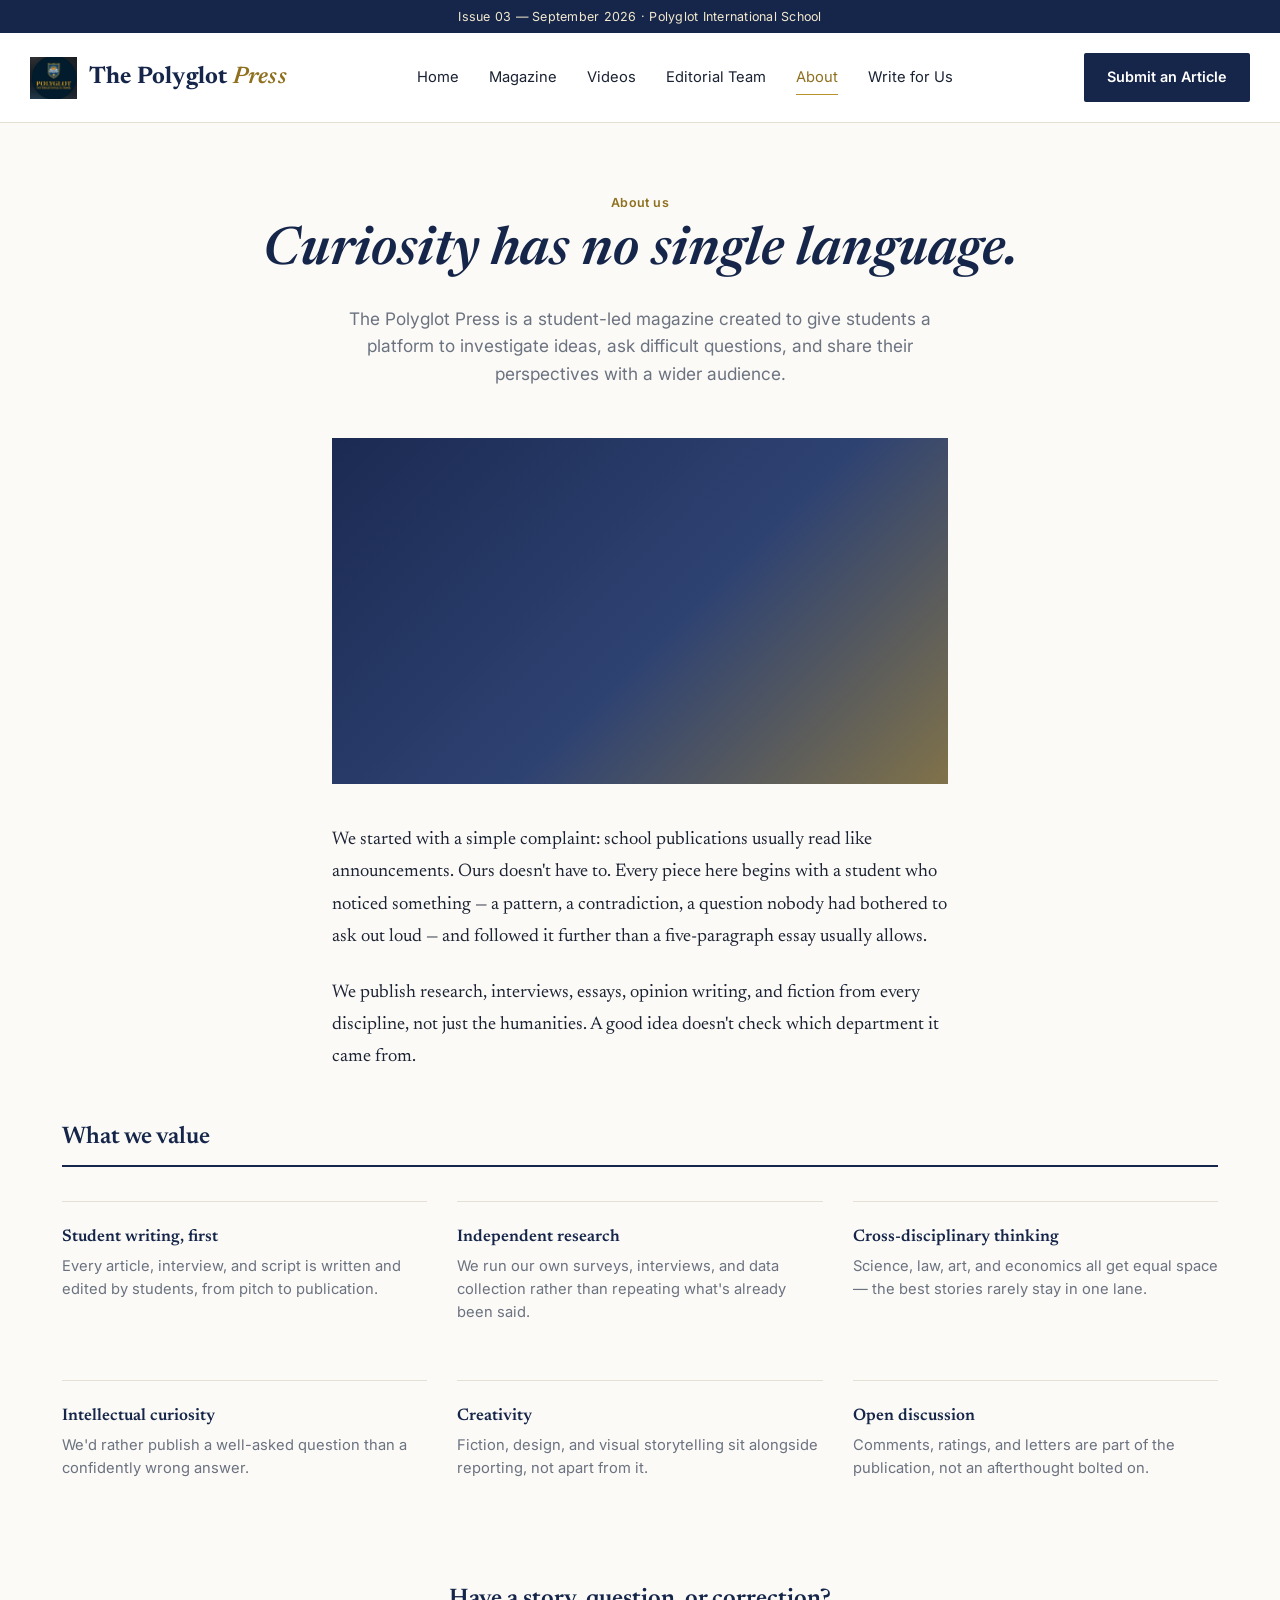
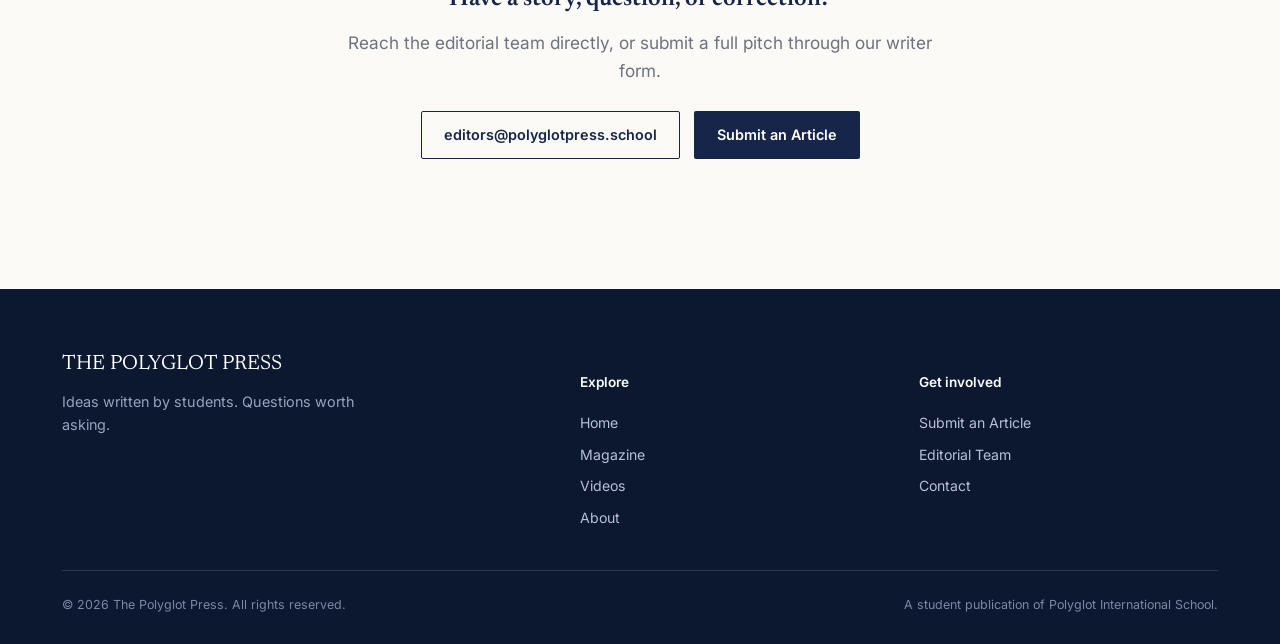
==== about.html @ c695874f "add site files" ====
<!DOCTYPE html>
<html lang="en">
<head>
<meta charset="UTF-8">
<meta name="viewport" content="width=device-width, initial-scale=1.0">
<title>About — The Polyglot Press</title>
<link rel="preconnect" href="https://fonts.googleapis.com">
<link rel="preconnect" href="https://fonts.gstatic.com" crossorigin>
<link href="https://fonts.googleapis.com/css2?family=Newsreader:ital,wght@0,400;0,500;0,600;0,700;1,500;1,600&family=Inter:wght@400;500;600;700&display=swap" rel="stylesheet">
<link rel="stylesheet" href="assets/style.css">
</head>
<body>

<div class="dateline">Issue 03 — September 2026 · Polyglot International School</div>
<header class="masthead">
  <div class="wrap masthead-top">
    <a href="index.html" class="brand">
      <img src="assets/img/logo-badge.png" alt="The Polyglot Press">
      <span class="brand-name">The Polyglot <em>Press</em></span>
    </a>
    <nav class="masthead-nav" id="mainNav">
      <a href="index.html">Home</a>
      <a href="archive.html">Magazine</a>
      <a href="videos.html">Videos</a>
      <a href="team.html">Editorial Team</a>
      <a href="about.html" class="active">About</a>
      <a href="submit.html">Write for Us</a>
    </nav>
    <div class="masthead-cta">
      <a href="submit.html" class="btn btn-navy">Submit an Article</a>
      <button class="nav-toggle" id="navToggle" aria-label="Open menu"><span></span></button>
    </div>
  </div>
</header>

<section class="wrap about-hero">
  <div class="kicker">About us</div>
  <h1>Curiosity has no single language.</h1>
  <p class="dek" style="margin:22px auto 0;">The Polyglot Press is a student-led magazine created to give students a platform to investigate ideas, ask difficult questions, and share their perspectives with a wider audience.</p>
</section>

<section class="wrap" style="max-width:680px; margin:0 auto; padding-bottom:50px;">
  <div class="media" style="aspect-ratio:16/9; margin-bottom:40px;"></div>
  <p style="font-family:var(--serif); font-size:1.15rem; line-height:1.75; color:var(--ink); margin-bottom:24px;">We started with a simple complaint: school publications usually read like announcements. Ours doesn't have to. Every piece here begins with a student who noticed something — a pattern, a contradiction, a question nobody had bothered to ask out loud — and followed it further than a five-paragraph essay usually allows.</p>
  <p style="font-family:var(--serif); font-size:1.15rem; line-height:1.75; color:var(--ink);">We publish research, interviews, essays, opinion writing, and fiction from every discipline, not just the humanities. A good idea doesn't check which department it came from.</p>
</section>

<section class="wrap" style="padding-bottom:80px;">
  <div class="section-head"><h2>What we value</h2></div>
  <div class="about-values">
    <div class="value-item">
      <h4>Student writing, first</h4>
      <p>Every article, interview, and script is written and edited by students, from pitch to publication.</p>
    </div>
    <div class="value-item">
      <h4>Independent research</h4>
      <p>We run our own surveys, interviews, and data collection rather than repeating what's already been said.</p>
    </div>
    <div class="value-item">
      <h4>Cross-disciplinary thinking</h4>
      <p>Science, law, art, and economics all get equal space — the best stories rarely stay in one lane.</p>
    </div>
    <div class="value-item">
      <h4>Intellectual curiosity</h4>
      <p>We'd rather publish a well-asked question than a confidently wrong answer.</p>
    </div>
    <div class="value-item">
      <h4>Creativity</h4>
      <p>Fiction, design, and visual storytelling sit alongside reporting, not apart from it.</p>
    </div>
    <div class="value-item">
      <h4>Open discussion</h4>
      <p>Comments, ratings, and letters are part of the publication, not an afterthought bolted on.</p>
    </div>
  </div>
</section>

<section id="contact" class="wrap" style="padding-bottom:90px; text-align:center;">
  <h2 class="h-lg">Have a story, question, or correction?</h2>
  <p class="dek" style="margin:16px auto 26px;">Reach the editorial team directly, or submit a full pitch through our writer form.</p>
  <div style="display:flex; gap:14px; justify-content:center; flex-wrap:wrap;">
    <a href="mailto:editors@polyglotpress.school" class="btn btn-outline">editors@polyglotpress.school</a>
    <a href="submit.html" class="btn btn-navy">Submit an Article</a>
  </div>
</section>

<footer class="site-footer">
  <div class="wrap">
    <div class="footer-grid">
      <div>
        <div class="footer-brand">THE POLYGLOT PRESS</div>
        <p class="footer-tag">Ideas written by students. Questions worth asking.</p>
      </div>
      <div>
        <h5>Explore</h5>
        <a href="index.html">Home</a>
        <a href="archive.html">Magazine</a>
        <a href="videos.html">Videos</a>
        <a href="about.html">About</a>
      </div>
      <div>
        <h5>Get involved</h5>
        <a href="submit.html">Submit an Article</a>
        <a href="team.html">Editorial Team</a>
        <a href="about.html#contact">Contact</a>
      </div>
    </div>
    <div class="footer-bottom">
      <span>© 2026 The Polyglot Press. All rights reserved.</span>
      <span>A student publication of Polyglot International School.</span>
    </div>
  </div>
</footer>

<script src="assets/script.js"></script>
</body>
</html>
---- assets/style.css ----
/* ============================================================
   The Polyglot Press — editorial design system
   ============================================================ */
:root{
  --navy:       #16264A;
  --navy-deep:  #0C1730;
  --gold:       #B7922E;
  --gold-deep:  #8F701F;
  --gold-tint:  #F3E9CE;
  --paper:      #FBFAF6;
  --surface:    #FFFFFF;
  --ink:        #1B2233;
  --muted:      #6B7280;
  --rule:       #E4E0D3;
  --rule-dark:  rgba(255,255,255,0.14);
  --serif:      "Newsreader", Georgia, "Times New Roman", serif;
  --sans:       "Inter", -apple-system, BlinkMacSystemFont, "Segoe UI", sans-serif;
  --max: 1220px;
}

*, *::before, *::after{ box-sizing:border-box; }
html{ scroll-behavior:smooth; }
body{
  margin:0; background:var(--paper); color:var(--ink);
  font-family:var(--sans); font-size:16px; line-height:1.55;
  -webkit-font-smoothing:antialiased;
}
img{ max-width:100%; display:block; }
a{ color:inherit; text-decoration:none; }
ul{ margin:0; padding:0; list-style:none; }
h1,h2,h3,h4{ font-family:var(--serif); font-weight:600; line-height:1.15; margin:0; color:var(--navy); }
p{ margin:0; }
button{ font-family:inherit; cursor:pointer; background:none; border:none; }
@media (prefers-reduced-motion: reduce){ *{ animation-duration:.01ms !important; transition-duration:.01ms !important; } }
:focus-visible{ outline:2px solid var(--gold); outline-offset:2px; }

.wrap{ max-width:var(--max); margin:0 auto; padding:0 32px; }
@media (max-width:640px){ .wrap{ padding:0 20px; } }

/* ---------- Masthead ---------- */
.masthead{ border-bottom:1px solid var(--rule); background:var(--surface); position:sticky; top:0; z-index:50; }
.masthead-top{ display:flex; align-items:center; justify-content:space-between; padding:20px 0; gap:20px; }
.brand{ display:flex; align-items:center; gap:12px; }
.brand img{ height:42px; width:auto; }
.brand-name{ font-family:var(--serif); font-size:1.5rem; font-weight:700; color:var(--navy); letter-spacing:0.01em; }
.brand-name em{ font-style:italic; color:var(--gold-deep); font-weight:600; }
.masthead-nav{ display:flex; gap:30px; }
.masthead-nav a{ font-size:0.92rem; color:var(--ink); padding:6px 0; border-bottom:1px solid transparent; }
.masthead-nav a:hover, .masthead-nav a.active{ border-color:var(--gold); color:var(--gold-deep); }
.masthead-cta{ display:flex; align-items:center; gap:16px; }
.nav-toggle{ display:none; width:38px; height:38px; border:1px solid var(--rule); background:var(--surface); border-radius:3px; position:relative; }
.nav-toggle span, .nav-toggle::before, .nav-toggle::after{ content:""; position:absolute; left:9px; right:9px; height:1.5px; background:var(--navy); }
.nav-toggle::before{ top:13px; } .nav-toggle span{ top:18px; } .nav-toggle::after{ top:23px; }
@media (max-width:900px){
  .masthead-nav{ position:absolute; top:100%; left:0; right:0; background:var(--surface); border-bottom:1px solid var(--rule); flex-direction:column; gap:0; padding:6px 32px 18px; display:none; }
  .masthead-nav.open{ display:flex; }
  .masthead-nav a{ padding:12px 0; border-bottom:1px solid var(--rule); width:100%; }
  .nav-toggle{ display:block; }
  .masthead-cta .btn{ display:none; }
}
.dateline{ background:var(--navy); color:var(--gold-tint); font-family:var(--sans); font-size:0.78rem; padding:7px 0; text-align:center; letter-spacing:0.02em; }

/* ---------- Buttons ---------- */
.btn{ display:inline-flex; align-items:center; gap:8px; padding:12px 22px; border-radius:2px; font-weight:600; font-size:0.9rem; border:1px solid transparent; transition:background .15s ease, color .15s ease, border-color .15s ease; }
.btn-navy{ background:var(--navy); color:#fff; }
.btn-navy:hover{ background:var(--gold-deep); }
.btn-outline{ border-color:var(--navy); color:var(--navy); }
.btn-outline:hover{ background:var(--navy); color:#fff; }
.btn-gold{ background:var(--gold); color:#fff; }
.btn-gold:hover{ background:var(--gold-deep); }

/* ---------- Hero (homepage) ---------- */
.hero-grid{ display:grid; grid-template-columns:1.6fr 1fr; gap:56px; padding:52px 0 60px; }
@media (max-width:900px){ .hero-grid{ grid-template-columns:1fr; gap:36px; } }
.hero-feature img, .hero-feature .media{ width:100%; aspect-ratio:16/10; object-fit:cover; margin-bottom:22px; }
.kicker{ font-family:var(--sans); font-size:0.78rem; color:var(--gold-deep); font-weight:600; letter-spacing:0.03em; margin-bottom:10px; }
.hero-feature h1{ font-size:clamp(1.9rem, 3.4vw, 2.7rem); margin-bottom:14px; }
.dek{ font-size:1.08rem; color:var(--muted); line-height:1.6; max-width:56ch; }
.byline{ font-size:0.85rem; color:var(--muted); margin-top:16px; font-style:italic; font-family:var(--serif); }

.hero-side{ display:flex; flex-direction:column; gap:24px; }
.side-item{ display:grid; grid-template-columns:88px 1fr; gap:16px; padding-bottom:22px; border-bottom:1px solid var(--rule); }
.side-item:last-child{ border-bottom:none; }
.side-item img, .side-item .media{ width:88px; height:88px; object-fit:cover; }
.side-item h3{ font-size:1.02rem; line-height:1.3; }
.side-item .kicker{ margin-bottom:4px; }

/* ---------- Article grid (Latest) ---------- */
.section-head{ display:flex; justify-content:space-between; align-items:baseline; margin-bottom:34px; border-bottom:2px solid var(--navy); padding-bottom:14px; }
.section-head h2{ font-size:1.5rem; }
.section-head a{ font-size:0.88rem; color:var(--gold-deep); font-weight:600; }
.article-grid{ display:grid; grid-template-columns:repeat(3, 1fr); gap:40px 34px; }
@media (max-width:900px){ .article-grid{ grid-template-columns:repeat(2,1fr); } }
@media (max-width:640px){ .article-grid{ grid-template-columns:1fr; } }
.article-card img, .article-card .media{ width:100%; aspect-ratio:4/3; object-fit:cover; margin-bottom:16px; }
.article-card h3{ font-size:1.15rem; margin-bottom:8px; line-height:1.3; }
.article-card p{ font-size:0.92rem; color:var(--muted); }
.card-meta{ display:flex; gap:10px; align-items:center; font-size:0.78rem; color:var(--muted); margin-top:10px; font-family:var(--sans); }
.card-meta .dot{ width:3px; height:3px; border-radius:50%; background:var(--muted); }

/* ---------- Video section ---------- */
.section-navy{ background:var(--navy); color:#fff; padding:60px 0; }
.section-navy .section-head{ border-color:var(--rule-dark); }
.section-navy .section-head h2{ color:#fff; }
.section-navy .section-head a{ color:var(--gold); }
.video-row{ display:grid; grid-template-columns:repeat(4,1fr); gap:24px; }
@media (max-width:960px){ .video-row{ grid-template-columns:repeat(2,1fr); } }
@media (max-width:560px){ .video-row{ grid-template-columns:1fr; } }
.video-card{ position:relative; }
.video-thumb{ position:relative; aspect-ratio:16/9; overflow:hidden; margin-bottom:12px; background:#243256; }
.video-thumb img, .video-thumb .media{ width:100%; height:100%; object-fit:cover; opacity:0.85; }
.play-btn{
  position:absolute; top:50%; left:50%; transform:translate(-50%,-50%);
  width:52px; height:52px; border-radius:50%; background:rgba(255,255,255,0.92);
  display:flex; align-items:center; justify-content:center;
}
.play-btn::after{ content:""; border-style:solid; border-width:9px 0 9px 15px; border-color:transparent transparent transparent var(--navy); margin-left:4px; }
.video-card h4{ font-size:0.98rem; color:#fff; line-height:1.35; font-family:var(--serif); font-weight:600; }
.video-card .card-meta{ color:var(--muted-on-ink, #A9B4CE); }

/* ---------- Article page ---------- */
.article-hero{ padding:44px 0 0; }
.article-hero .kicker{ text-align:center; }
.article-hero h1{ font-size:clamp(2.1rem,4.2vw,3.1rem); text-align:center; max-width:18ch; margin:0 auto 20px; }
.article-hero .dek{ text-align:center; max-width:60ch; margin:0 auto; font-size:1.15rem; }
.article-hero-meta{ display:flex; justify-content:center; gap:18px; margin:26px 0; font-size:0.88rem; color:var(--muted); align-items:center; }
.article-hero img, .article-hero .media{ width:100%; aspect-ratio:16/8; object-fit:cover; margin:30px 0; }
.article-body{ max-width:680px; margin:0 auto; padding-bottom:60px; }
.article-body p{ font-family:var(--serif); font-size:1.18rem; line-height:1.75; color:var(--ink); margin-bottom:26px; }
.article-body p:first-of-type::first-letter{
  font-family:var(--serif); font-size:3.6rem; float:left; line-height:0.85; padding:6px 10px 0 0; color:var(--navy); font-weight:700;
}
.article-body h2{ font-size:1.5rem; margin:40px 0 18px; }
.pull-quote{ font-family:var(--serif); font-style:italic; font-size:1.5rem; color:var(--navy); border-left:3px solid var(--gold); padding:4px 0 4px 26px; margin:36px 0; line-height:1.5; }

/* ---------- Rating ---------- */
.rating-box{ display:flex; align-items:center; gap:12px; }
.stars{ display:flex; gap:3px; }
.star{ font-size:1.3rem; color:var(--gold); }
.star.empty{ color:var(--rule); }
.rating-text{ font-size:0.85rem; color:var(--muted); }

/* ---------- Comments ---------- */
.comments{ max-width:680px; margin:0 auto; padding:50px 0 80px; border-top:1px solid var(--rule); }
.comments h2{ font-size:1.3rem; margin-bottom:26px; }
.comment-form{ display:grid; gap:14px; margin-bottom:44px; }
.comment-form input, .comment-form textarea{
  width:100%; padding:12px 14px; border:1px solid var(--rule); border-radius:2px;
  font-family:var(--sans); font-size:0.95rem; background:var(--surface); color:var(--ink);
}
.comment-form textarea{ min-height:100px; resize:vertical; }
.comment-item{ display:flex; gap:16px; padding:20px 0; border-bottom:1px solid var(--rule); }
.comment-avatar{ width:40px; height:40px; border-radius:50%; background:var(--gold-tint); color:var(--gold-deep); display:flex; align-items:center; justify-content:center; font-family:var(--serif); font-weight:700; flex-shrink:0; }
.comment-name{ font-weight:600; font-size:0.92rem; }
.comment-date{ font-size:0.78rem; color:var(--muted); margin-left:8px; }
.comment-text{ margin-top:6px; font-size:0.94rem; color:var(--ink); line-height:1.55; }

/* ---------- Team ---------- */
.team-grid{ display:grid; grid-template-columns:repeat(4,1fr); gap:32px; }
@media (max-width:900px){ .team-grid{ grid-template-columns:repeat(2,1fr); } }
.team-card img, .team-card .media{ width:100%; aspect-ratio:1; object-fit:cover; margin-bottom:14px; filter:grayscale(15%); }
.team-card h3{ font-size:1.05rem; }
.team-card .role{ font-size:0.85rem; color:var(--gold-deep); font-family:var(--sans); margin-top:2px; }

/* ---------- Archive ---------- */
.issue-row{ display:grid; grid-template-columns:200px 1fr auto; gap:30px; align-items:center; padding:28px 0; border-bottom:1px solid var(--rule); }
@media (max-width:700px){ .issue-row{ grid-template-columns:100px 1fr; } .issue-row .btn{ grid-column:2; justify-self:start; margin-top:10px; } }
.issue-row img, .issue-row .media{ width:200px; aspect-ratio:3/4; object-fit:cover; }
@media (max-width:700px){ .issue-row img{ width:100px; } }
.issue-row h3{ font-size:1.3rem; margin-bottom:6px; }
.issue-row .kicker{ margin-bottom:8px; }

/* ---------- About ---------- */
.about-hero{ text-align:center; padding:70px 0 50px; max-width:760px; margin:0 auto; }
.about-hero h1{ font-size:clamp(2.2rem,4.6vw,3.3rem); font-style:italic; }
.about-values{ display:grid; grid-template-columns:repeat(3,1fr); gap:30px; margin-top:20px; }
@media (max-width:760px){ .about-values{ grid-template-columns:1fr; } }
.value-item{ padding:26px 0; border-top:1px solid var(--rule); }
.value-item h4{ font-size:1.05rem; margin-bottom:8px; }
.value-item p{ font-size:0.92rem; color:var(--muted); }

/* ---------- Submit form ---------- */
.submit-form{ max-width:640px; margin:0 auto; display:grid; gap:20px; padding-bottom:70px; }
.form-row{ display:grid; gap:8px; }
.form-row label{ font-size:0.85rem; font-weight:600; color:var(--navy); }
.form-row input, .form-row select, .form-row textarea{
  padding:13px 15px; border:1px solid var(--rule); border-radius:2px; font-family:var(--sans); font-size:0.95rem; background:var(--surface);
}
.form-row textarea{ min-height:130px; resize:vertical; }
.file-drop{ border:1px dashed var(--rule); border-radius:2px; padding:26px; text-align:center; color:var(--muted); font-size:0.9rem; background:var(--surface); }
.two-col{ display:grid; grid-template-columns:1fr 1fr; gap:20px; }
@media (max-width:560px){ .two-col{ grid-template-columns:1fr; } }

/* ---------- Footer ---------- */
.site-footer{ background:var(--navy-deep); color:#C9CEDA; padding:60px 0 30px; margin-top:40px; }
.footer-grid{ display:grid; grid-template-columns:1.6fr 1fr 1fr; gap:40px; padding-bottom:36px; border-bottom:1px solid var(--rule-dark); }
@media (max-width:700px){ .footer-grid{ grid-template-columns:1fr; } }
.footer-brand{ font-family:var(--serif); font-size:1.3rem; color:#fff; margin-bottom:10px; }
.footer-tag{ font-size:0.9rem; color:#9AA3BC; max-width:34ch; }
.footer-grid h5{ color:#fff; font-size:0.85rem; margin-bottom:14px; font-weight:600; }
.footer-grid a{ display:block; padding:5px 0; font-size:0.88rem; color:#B9C0D6; }
.footer-grid a:hover{ color:var(--gold); }
.footer-bottom{ display:flex; justify-content:space-between; padding-top:24px; font-size:0.78rem; color:#7C87A6; flex-wrap:wrap; gap:10px; }

.page-hero{ padding:50px 0 10px; }
.page-hero h1{ font-size:clamp(2rem,4vw,2.8rem); }

.media{ width:100%; object-fit:cover; display:block; background:linear-gradient(135deg, #1B2A52 0%, #2E4272 55%, #B7922E 130%); }
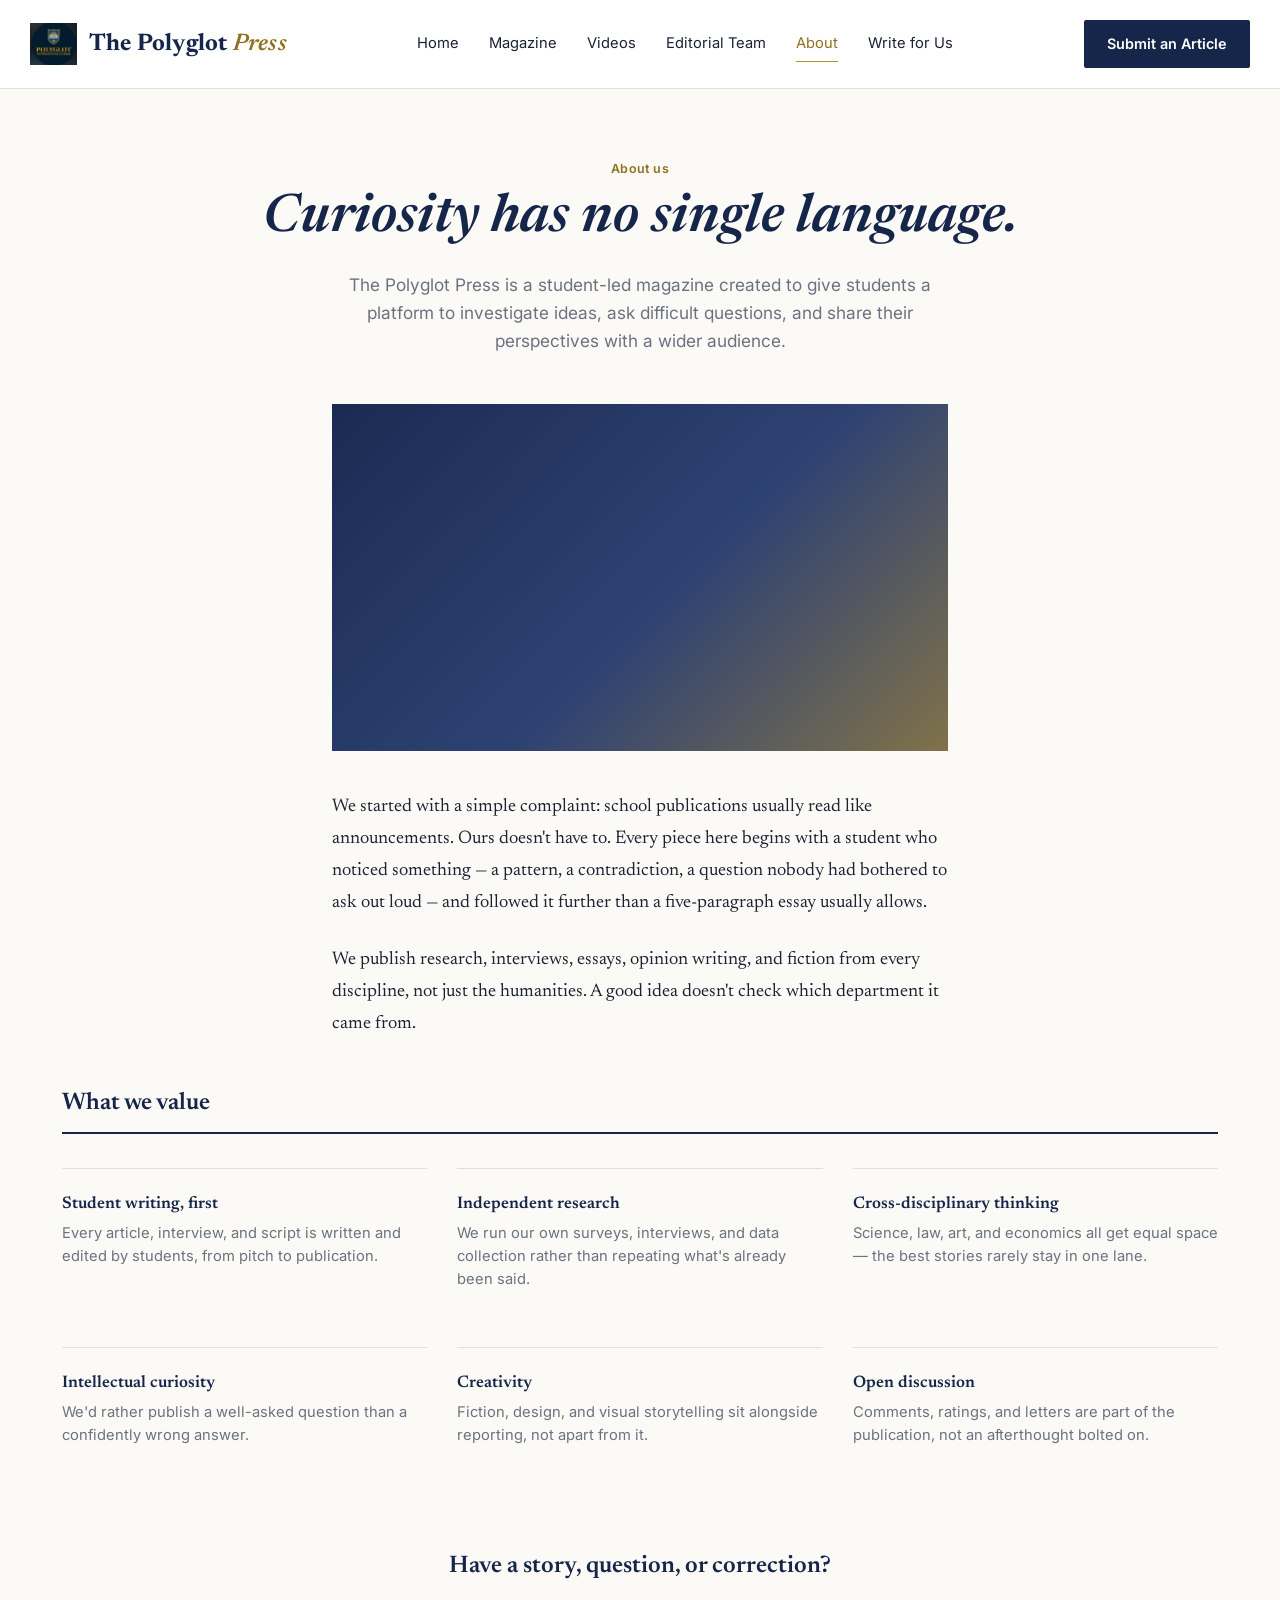
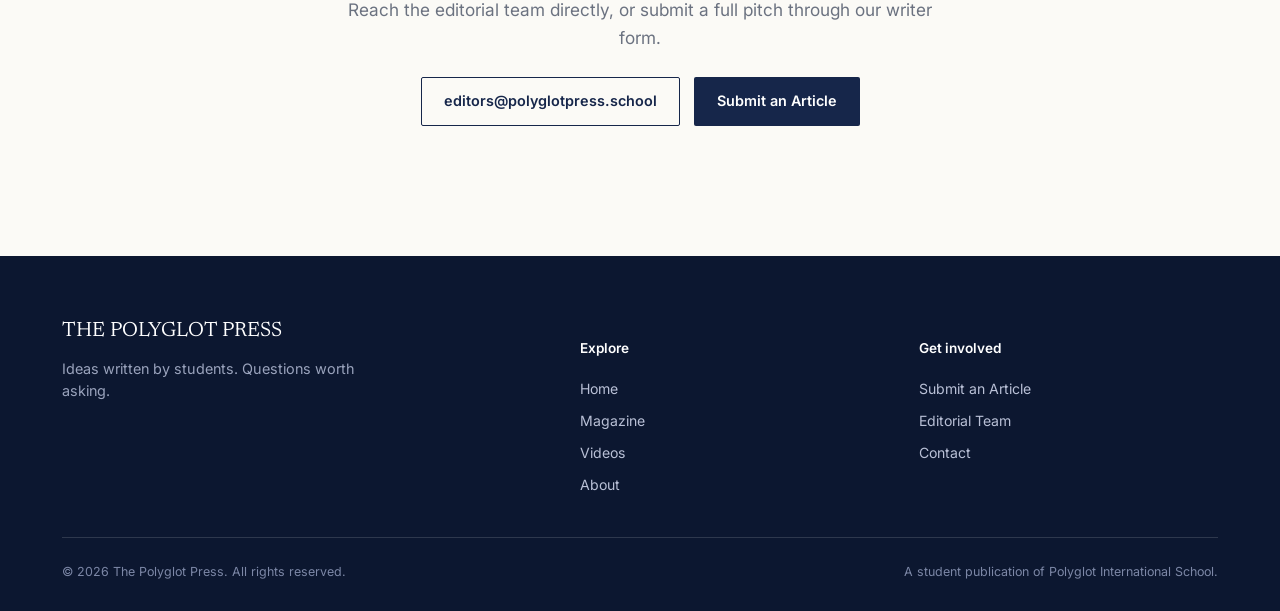
==== commit e6e84ced: "change" ====
--- a/about.html
+++ b/about.html
@@ -11,7 +11,6 @@
 </head>
 <body>
 
-<div class="dateline">Issue 03 — September 2026 · Polyglot International School</div>
 <header class="masthead">
   <div class="wrap masthead-top">
     <a href="index.html" class="brand">
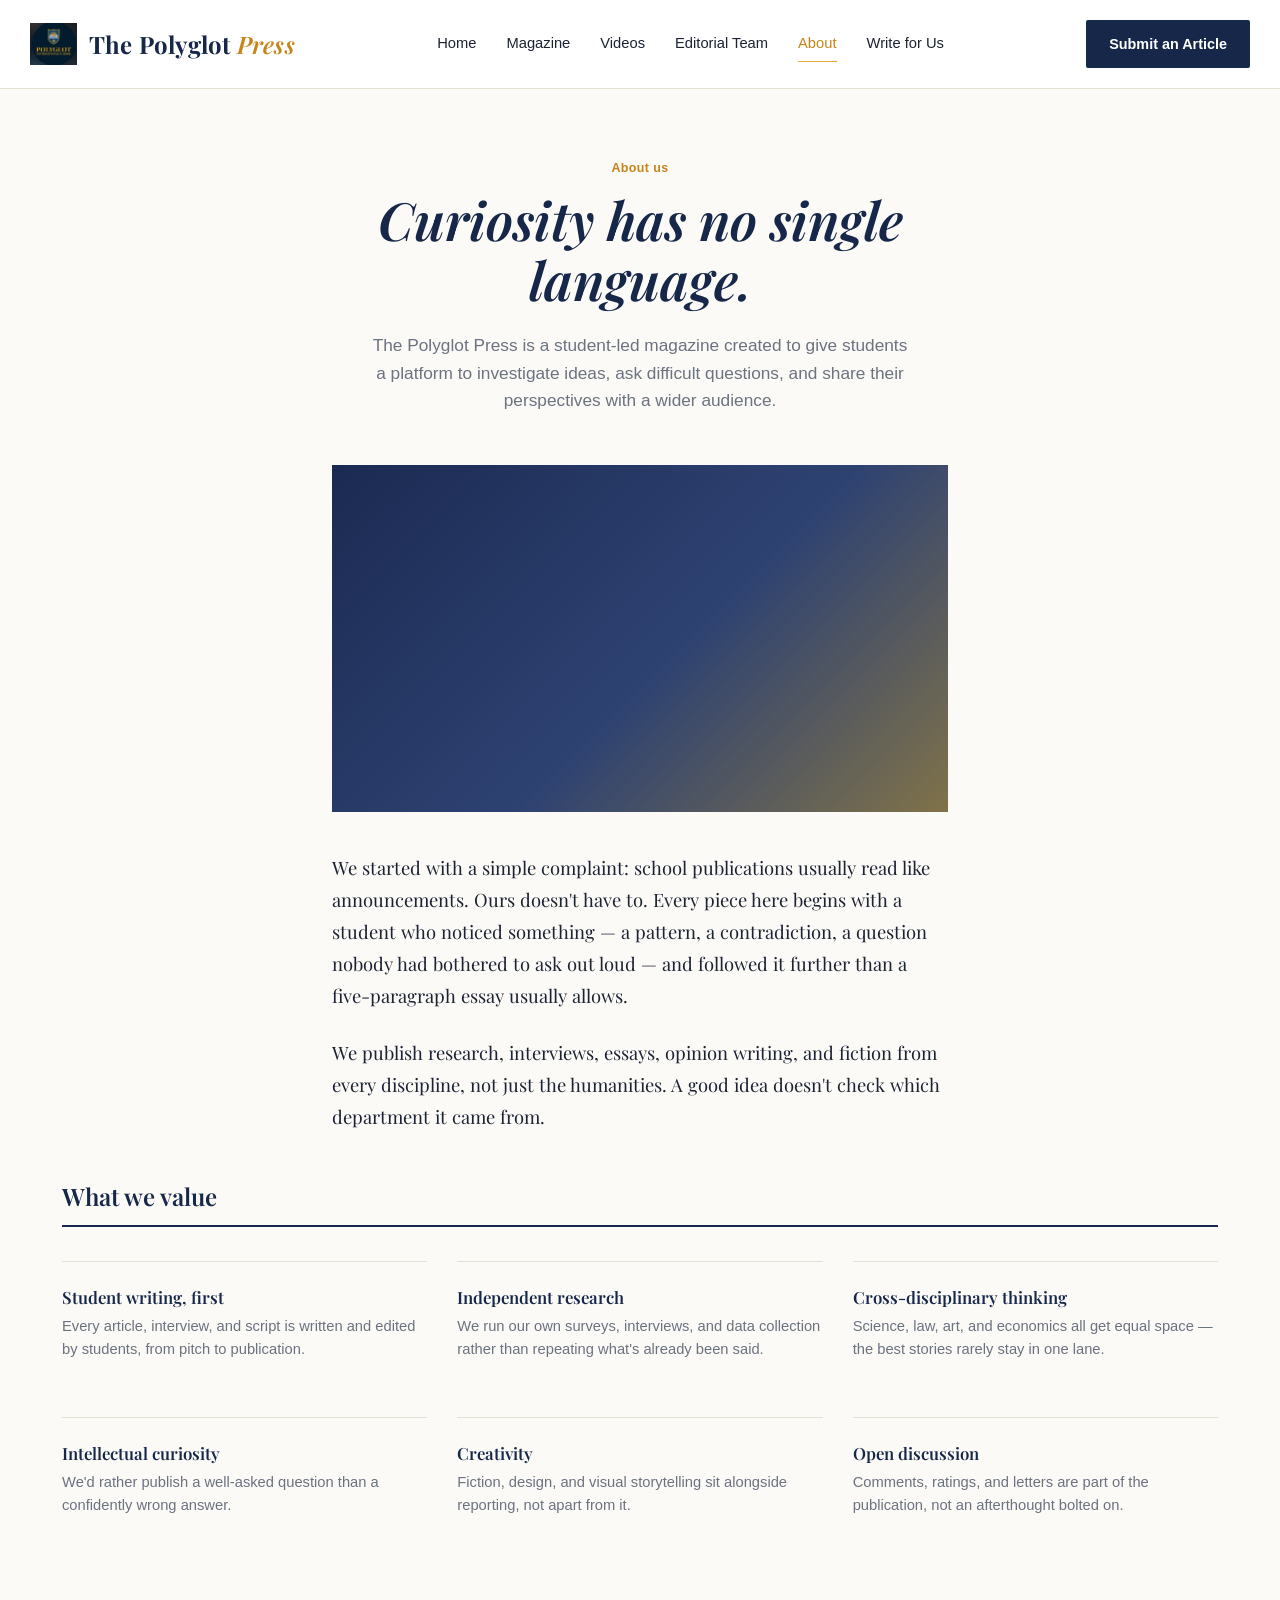
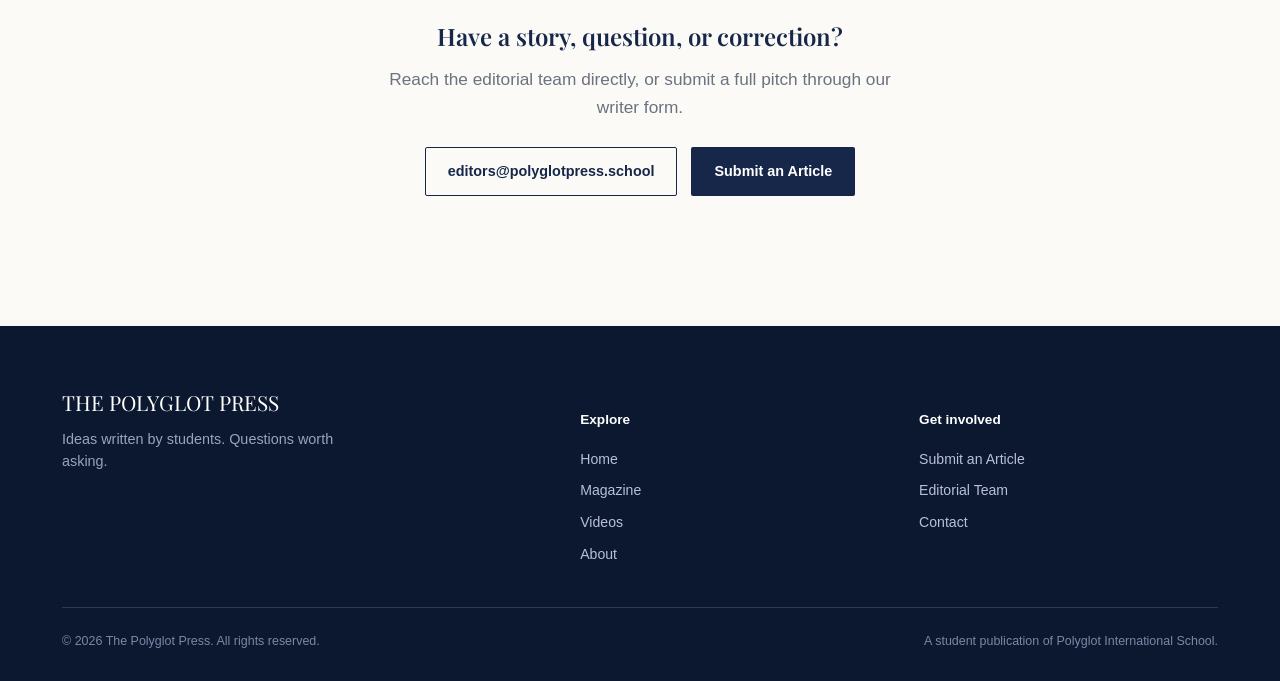
==== commit a85e9086: "change" ====
--- a/about.html
+++ b/about.html
@@ -6,7 +6,7 @@
 <title>About — The Polyglot Press</title>
 <link rel="preconnect" href="https://fonts.googleapis.com">
 <link rel="preconnect" href="https://fonts.gstatic.com" crossorigin>
-<link href="https://fonts.googleapis.com/css2?family=Newsreader:ital,wght@0,400;0,500;0,600;0,700;1,500;1,600&family=Inter:wght@400;500;600;700&display=swap" rel="stylesheet">
+<link href="https://fonts.googleapis.com/css2?family=Playfair+Display:ital,wght@0,500;0,600;0,700;0,800;0,900;1,600https://fonts.googleapis.com/css2?family=Newsreader:ital,wght@0,400;0,500;0,600;0,700;1,500;1,600&family=Inter:wght@400;500;600;700&display=swapfamily=Manrope:wght@400;500;600;700;800https://fonts.googleapis.com/css2?family=Newsreader:ital,wght@0,400;0,500;0,600;0,700;1,500;1,600&family=Inter:wght@400;500;600;700&display=swapdisplay=swap" rel="stylesheet">
 <link rel="stylesheet" href="assets/style.css">
 </head>
 <body>
--- a/assets/style.css
+++ b/assets/style.css
@@ -2,19 +2,19 @@
    The Polyglot Press — editorial design system
    ============================================================ */
 :root{
-  --navy:       #16264A;
-  --navy-deep:  #0C1730;
-  --gold:       #B7922E;
-  --gold-deep:  #8F701F;
-  --gold-tint:  #F3E9CE;
+  --navy:       #16274A;
+  --navy-deep:  #0B1830;
+  --gold:       #E8A93B;
+  --gold-deep:  #C6841A;
+  --gold-tint:  #FBEBCB;
   --paper:      #FBFAF6;
   --surface:    #FFFFFF;
   --ink:        #1B2233;
   --muted:      #6B7280;
   --rule:       #E4E0D3;
   --rule-dark:  rgba(255,255,255,0.14);
-  --serif:      "Newsreader", Georgia, "Times New Roman", serif;
-  --sans:       "Inter", -apple-system, BlinkMacSystemFont, "Segoe UI", sans-serif;
+  --serif:      "Playfair Display", Georgia, "Times New Roman", serif;
+  --sans:       "Manrope", -apple-system, BlinkMacSystemFont, "Segoe UI", sans-serif;
   --max: 1220px;
 }
 
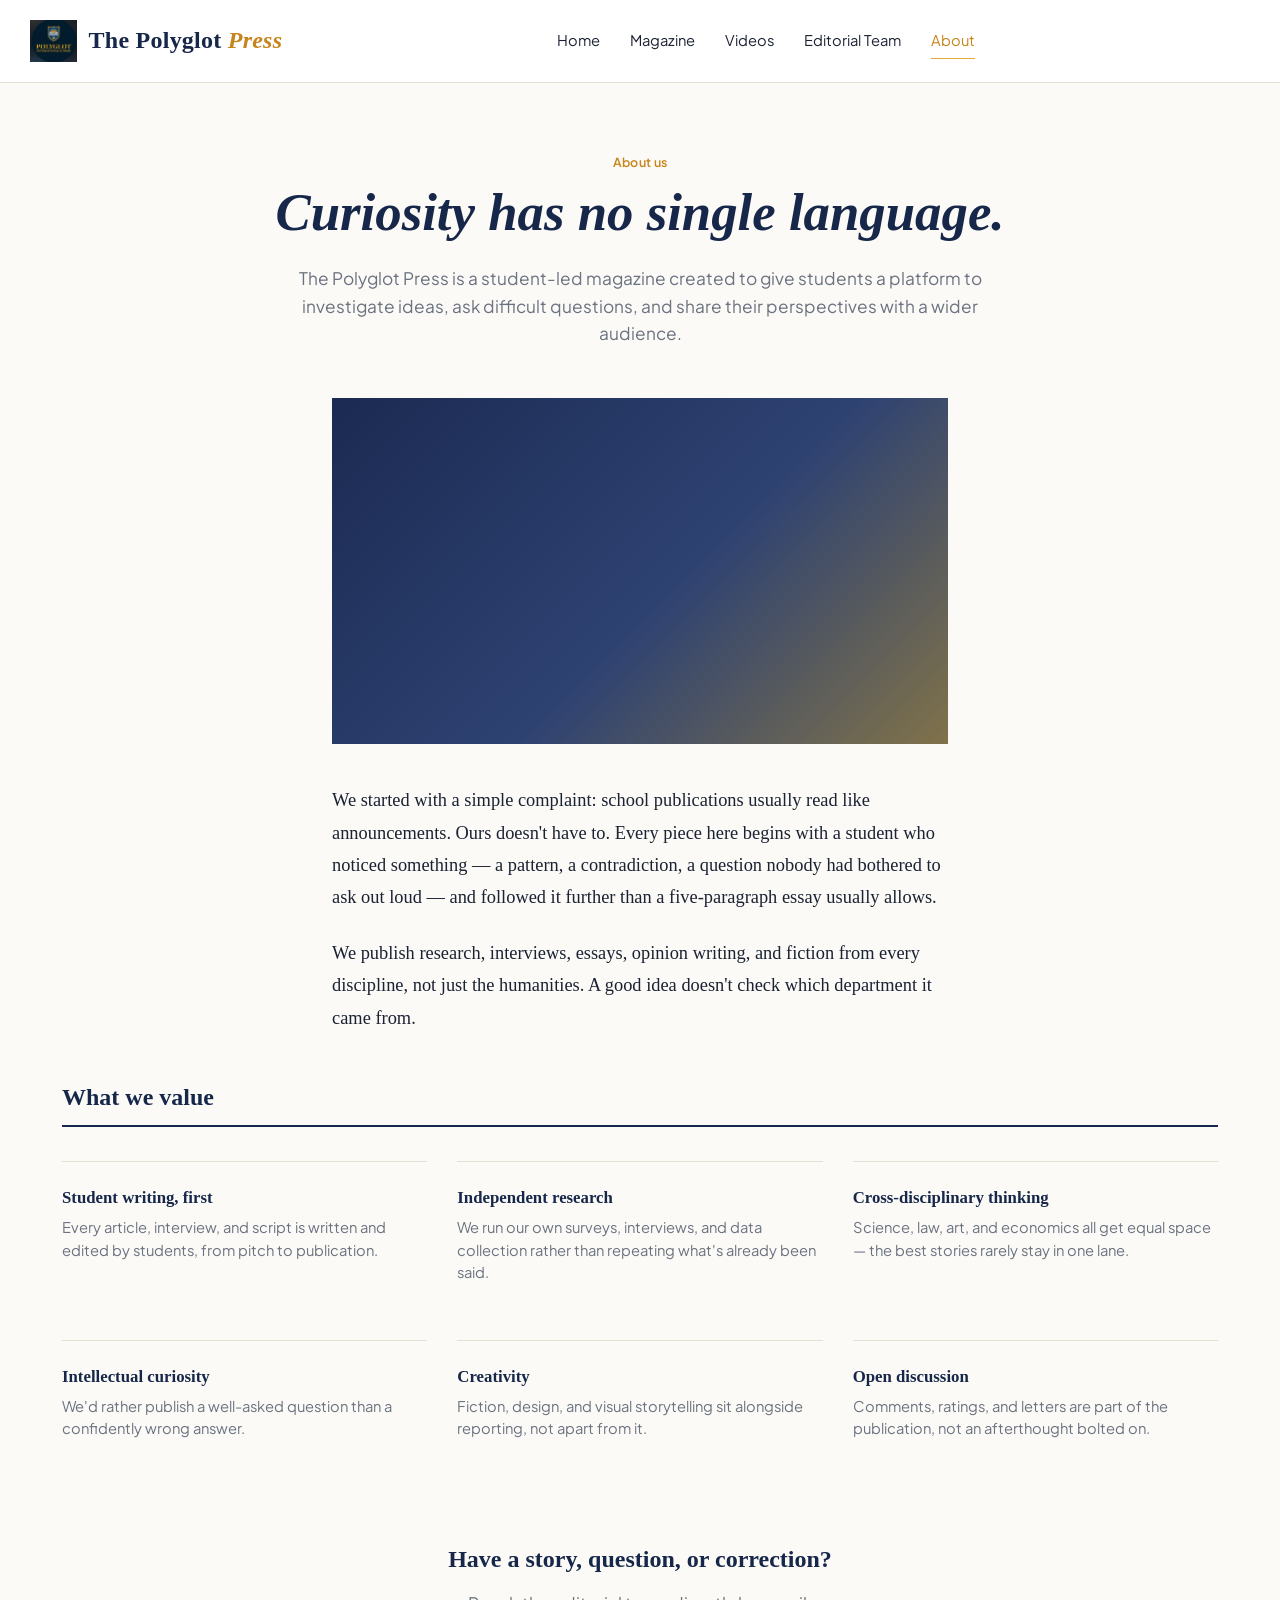
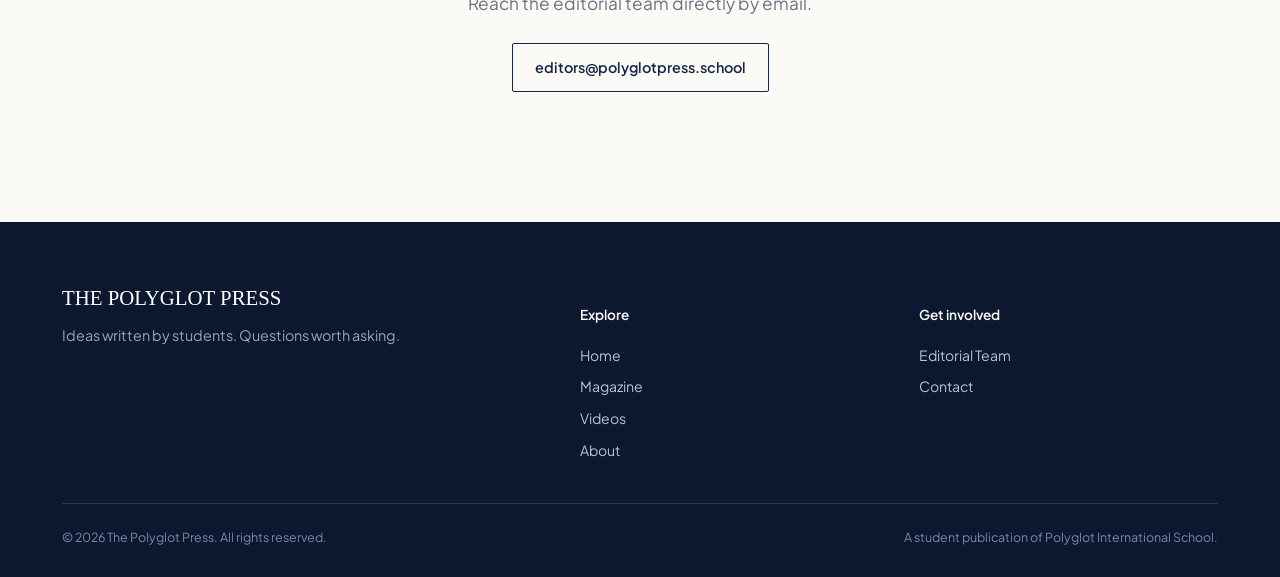
==== commit 1e890ba5: "change it" ====
--- a/about.html
+++ b/about.html
@@ -6,7 +6,7 @@
 <title>About — The Polyglot Press</title>
 <link rel="preconnect" href="https://fonts.googleapis.com">
 <link rel="preconnect" href="https://fonts.gstatic.com" crossorigin>
-<link href="https://fonts.googleapis.com/css2?family=Playfair+Display:ital,wght@0,500;0,600;0,700;0,800;0,900;1,600https://fonts.googleapis.com/css2?family=Newsreader:ital,wght@0,400;0,500;0,600;0,700;1,500;1,600&family=Inter:wght@400;500;600;700&display=swapfamily=Manrope:wght@400;500;600;700;800https://fonts.googleapis.com/css2?family=Newsreader:ital,wght@0,400;0,500;0,600;0,700;1,500;1,600&family=Inter:wght@400;500;600;700&display=swapdisplay=swap" rel="stylesheet">
+<link href="https://fonts.googleapis.com/css2?family=Playfair+Display:ital,wght@0,500;0,600;0,700;0,800;0,900;1,600https://fonts.googleapis.com/css2?family=Fraunces:ital,opsz,wght@0,9..144,400;0,9..144,500;0,9..144,600;0,9..144,700;1,9..144,500;1,9..144,600&family=Plus+Jakarta+Sans:wght@400;500;600;700&display=swapfamily=Manrope:wght@400;500;600;700;800https://fonts.googleapis.com/css2?family=Fraunces:ital,opsz,wght@0,9..144,400;0,9..144,500;0,9..144,600;0,9..144,700;1,9..144,500;1,9..144,600&family=Plus+Jakarta+Sans:wght@400;500;600;700&display=swapdisplay=swap" rel="stylesheet">
 <link rel="stylesheet" href="assets/style.css">
 </head>
 <body>
@@ -23,10 +23,8 @@
       <a href="videos.html">Videos</a>
       <a href="team.html">Editorial Team</a>
       <a href="about.html" class="active">About</a>
-      <a href="submit.html">Write for Us</a>
     </nav>
     <div class="masthead-cta">
-      <a href="submit.html" class="btn btn-navy">Submit an Article</a>
       <button class="nav-toggle" id="navToggle" aria-label="Open menu"><span></span></button>
     </div>
   </div>
@@ -76,10 +74,9 @@
 
 <section id="contact" class="wrap" style="padding-bottom:90px; text-align:center;">
   <h2 class="h-lg">Have a story, question, or correction?</h2>
-  <p class="dek" style="margin:16px auto 26px;">Reach the editorial team directly, or submit a full pitch through our writer form.</p>
+  <p class="dek" style="margin:16px auto 26px;">Reach the editorial team directly by email.</p>
   <div style="display:flex; gap:14px; justify-content:center; flex-wrap:wrap;">
     <a href="mailto:editors@polyglotpress.school" class="btn btn-outline">editors@polyglotpress.school</a>
-    <a href="submit.html" class="btn btn-navy">Submit an Article</a>
   </div>
 </section>
 
@@ -99,7 +96,6 @@
       </div>
       <div>
         <h5>Get involved</h5>
-        <a href="submit.html">Submit an Article</a>
         <a href="team.html">Editorial Team</a>
         <a href="about.html#contact">Contact</a>
       </div>
--- a/assets/style.css
+++ b/assets/style.css
@@ -13,8 +13,8 @@
   --muted:      #6B7280;
   --rule:       #E4E0D3;
   --rule-dark:  rgba(255,255,255,0.14);
-  --serif:      "Playfair Display", Georgia, "Times New Roman", serif;
-  --sans:       "Manrope", -apple-system, BlinkMacSystemFont, "Segoe UI", sans-serif;
+  --serif:      "Fraunces", Georgia, "Times New Roman", serif;
+  --sans:       "Plus Jakarta Sans", -apple-system, BlinkMacSystemFont, "Segoe UI", sans-serif;
   --max: 1220px;
 }
 
